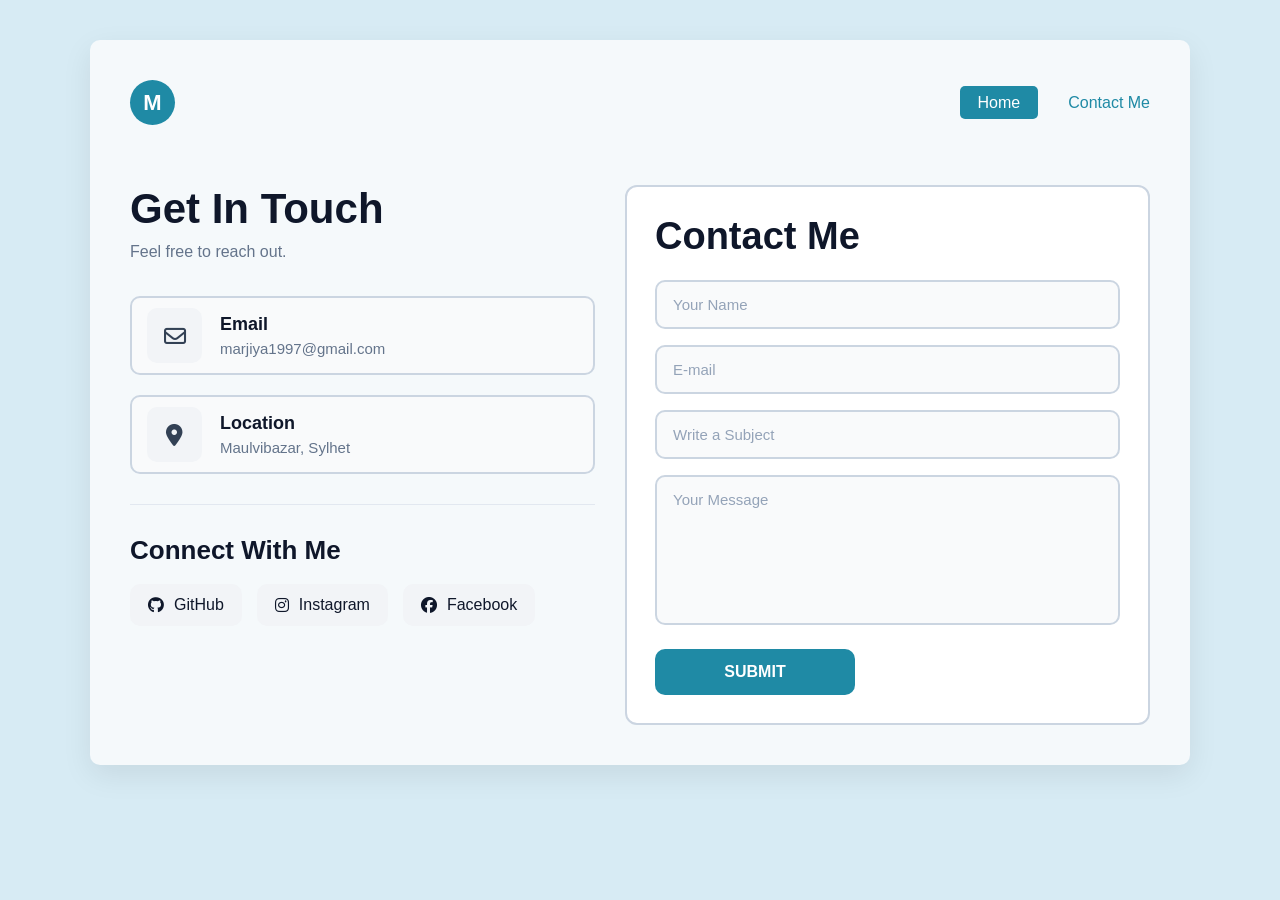
==== contact.html @ e1bdc7a5 "Initial commit" ====
<!DOCTYPE html>
<html lang="en">

<head>
    <meta charset="UTF-8">
    <title>Portfolio - Contact</title>
    <link rel="stylesheet" href="style-contact.css">
    <link rel="stylesheet" href="https://cdnjs.cloudflare.com/ajax/libs/font-awesome/6.5.0/css/all.min.css">
</head>

<body>

    <div class="container">

        <nav>
            <div class="logo">M</div>
            <ul>
                <li><a href="index.html" class="btn-link">Home</a></li>
                <li><a class="active" href="contact.html">Contact Me</a></li>
            </ul>
        </nav>

        <div class="contact-wrapper">

            <div class="contact-box">

                <h1>Get In Touch</h1>
                <p class="subtitle">
                    Feel free to reach out.
                </p>

                <div class="info-list">

                    <div class="info-item">
                        <div class="info-icon">
                            <i class="fa-regular fa-envelope"></i>
                        </div>
                        <div class="info-text">
                            <h3>Email</h3>
                            <p>marjiya1997@gmail.com</p>
                        </div>
                    </div>

                    <div class="info-item">
                        <div class="info-icon">
                            <i class="fa-solid fa-location-dot"></i>
                        </div>
                        <div class="info-text">
                            <h3>Location</h3>
                            <p>Maulvibazar, Sylhet</p>
                        </div>
                    </div>

                </div>

                <hr class="line">

                <h2>Connect With Me</h2>

                <div class="social-links">
                    <a href="https://github.com/Marjia275" class="social-btn" target="_blank">
                        <i class="fa-brands fa-github"></i> GitHub
                    </a>
                    <a href="https://www.instagram.com/m_rj_y_/" class="social-btn" target="_blank">
                        <i class="fa-brands fa-instagram"></i> Instagram
                    </a>
                    <a href="https://www.facebook.com/marjiya.chy.6" class="social-btn" target="_blank">
                        <i class="fa-brands fa-facebook"></i> Facebook
                    </a>
                </div>

            </div>

            <div class="contact-form-box">

                <h1 class="form-title">Contact <span>Me</span></h1>

                <form class="contact-form">
                    <input type="text" placeholder="Your Name" required>
                    <input type="email" placeholder="E-mail" required>
                    <input type="text" placeholder="Write a Subject" required>
                    <textarea placeholder="Your Message" required></textarea>

                    <button type="submit" class="submit-btn">SUBMIT</button>
                </form>

            </div>

        </div>

    </div>

</body>

</html>
---- style-contact.css ----
* {
    margin: 0;
    padding: 0;
    box-sizing: border-box;
    font-family: Arial, sans-serif;
}

body {
    background: hsl(199, 57%, 90%);
    display: flex;
    justify-content: center;
    padding: 40px 0;
}


.container {
    width: 90%;
    max-width: 1100px;
    background: rgb(245, 249, 251);
    padding: 40px;
    border-radius: 10px;
    box-shadow: 0 10px 30px rgba(0, 0, 0, 0.08);
}

nav {
    display: flex;
    justify-content: space-between;
    align-items: center;
    margin-bottom: 60px;
}

.btn-link {
    text-decoration: none;
    padding: 8px 18px;
    background-color: #1f8aa5;
    color: white;
    border-radius: 5px;
    font-weight: 500;
    transition: 0.3s;
}

.btn-link:hover {
    background-color: #166d83;
    color: white;
}

.logo {
    background: #1f8aa5;
    color: white;
    font-size: 22px;
    font-weight: bold;
    width: 45px;
    height: 45px;
    display: flex;
    justify-content: center;
    align-items: center;
    border-radius: 50%;
}

nav ul {
    list-style: none;
    display: flex;
    gap: 30px;
}

nav ul li a {
    text-decoration: none;
    color: #333;
    font-weight: 500;
}

nav ul li a.active {
    color: #1f8aa5;
}

.contact-wrapper {
    display: flex;
    gap: 30px;
    align-items: flex-start;
}

.contact-box {
    flex: 1;
}

.contact-form-box {
    flex: 1;
    background: #ffffff;
    padding: 28px;
    border-radius: 12px;
    border: 2px solid #cbd5e1;
}

.contact-section h1,
.contact-box h1 {
    font-size: 42px;
    margin-bottom: 10px;
    color: #0f172a;
}

.subtitle {
    color: #64748b;
    margin-bottom: 35px;
    font-size: 16px;
}

.info-list {
    display: flex;
    flex-direction: column;
    gap: 20px;
    margin-bottom: 25px;
}

.info-item {
    display: flex;
    align-items: center;
    gap: 18px;
    padding: 10px 15px;
    border: 2px solid #cbd5e1;
    border-radius: 10px;
    background: #f9fafb;
}

.info-icon {
    width: 55px;
    height: 55px;
    border-radius: 10px;
    background: #f2f4f7;
    display: flex;
    justify-content: center;
    align-items: center;
    font-size: 22px;
    color: #334155;
}

.info-text h3 {
    font-size: 18px;
    margin-bottom: 5px;
    color: #0f172a;
}

.info-text p {
    margin: 0;
    color: #64748b;
    font-size: 15px;
}

.line {
    border: none;
    border-top: 1px solid #e2e8f0;
    margin: 30px 0;
}

.contact-section h2,
.contact-box h2 {
    font-size: 26px;
    margin-bottom: 18px;
    color: #0f172a;
}

.social-links {
    display: flex;
    gap: 15px;
    flex-wrap: wrap;
}

.social-btn {
    display: inline-flex;
    align-items: center;
    gap: 10px;
    padding: 12px 18px;
    background: #f2f4f7;
    border-radius: 10px;
    text-decoration: none;
    color: #0f172a;
    font-weight: 500;
    transition: 0.2s;
}

.social-btn:hover {
    background: #e6e9ee;
}

.form-title {
    font-size: 38px;
    margin-bottom: 22px;
    color: #0f172a;
}

.form-title span {
    color: #0f172a;
}

.contact-form {
    display: flex;
    flex-direction: column;
    gap: 16px;
}

.contact-form input,
.contact-form textarea {
    width: 100%;
    padding: 14px 16px;
    border-radius: 10px;
    border: 2px solid #cbd5e1;
    outline: none;
    background: #f9fafb;
    font-size: 15px;
    color: #0f172a;
}

.contact-form textarea {
    height: 150px;
    resize: none;
}

.contact-form input::placeholder,
.contact-form textarea::placeholder {
    color: #94a3b8;
}

.submit-btn {
    width: 200px;
    padding: 14px;
    border: none;
    border-radius: 10px;
    background: #1f8aa5;
    color: white;
    font-weight: bold;
    font-size: 16px;
    cursor: pointer;
    margin-top: 8px;
    transition: 0.25s;
}

.submit-btn:hover {
    background: #166d83;
    transform: translateY(-2px);
}

@media (max-width: 900px) {
    .contact-wrapper {
        flex-direction: column;
    }

    .contact-form-box {
        width: 100%;
    }
}

@media (max-width: 768px) {
    body {
        padding: 20px 0;
    }

    .container {
        padding: 30px;
    }

    .contact-section h1,
    .contact-box h1 {
        font-size: 36px;
    }

    .subtitle {
        font-size: 14px;
        margin-bottom: 25px;
    }

    nav ul {
        gap: 15px;
    }

    .social-btn {
        padding: 10px;
    }
}
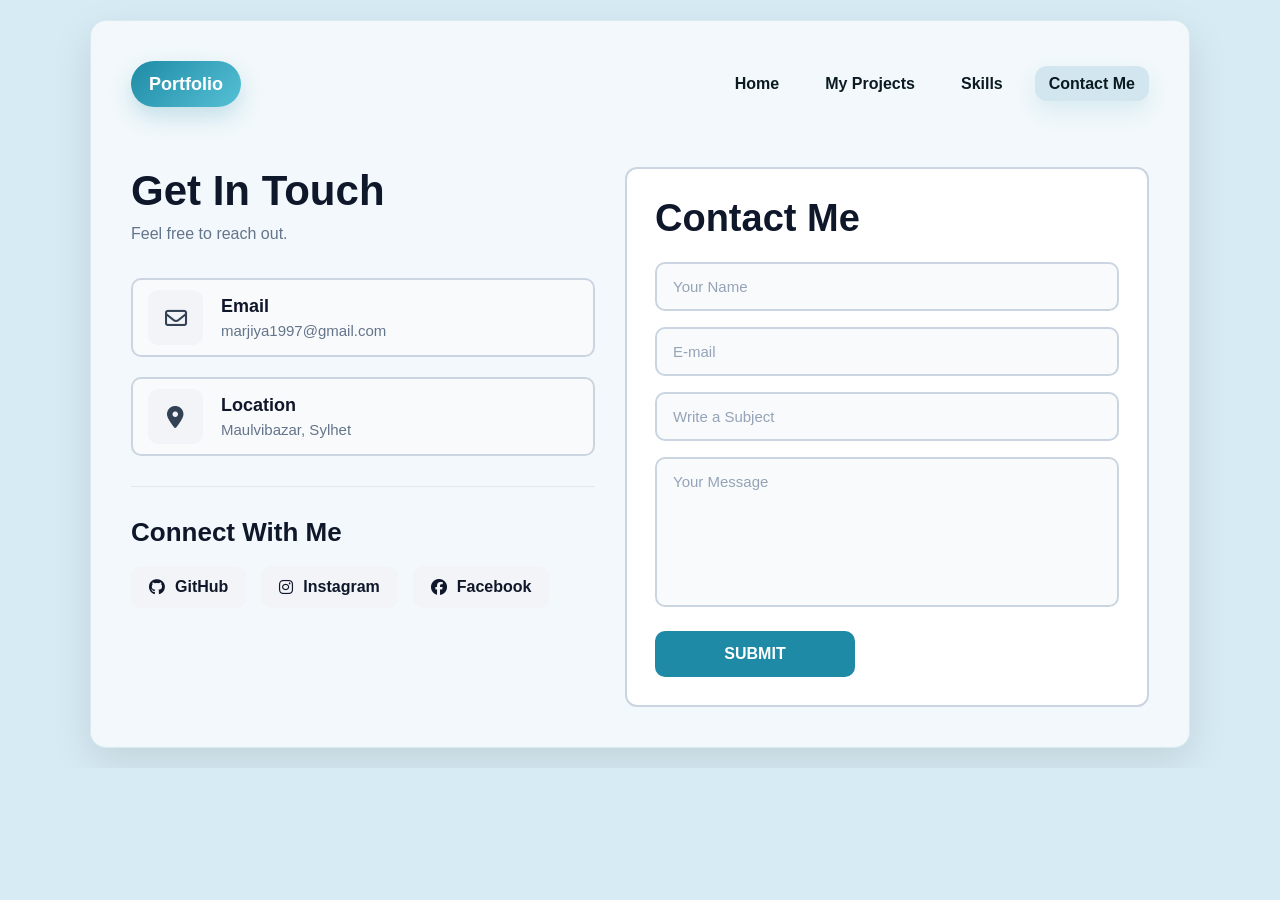
==== commit a3036253: "updated" ====
--- a/contact.html
+++ b/contact.html
@@ -2,94 +2,95 @@
 <html lang="en">
 
 <head>
-    <meta charset="UTF-8">
-    <title>Portfolio - Contact</title>
-    <link rel="stylesheet" href="style-contact.css">
-    <link rel="stylesheet" href="https://cdnjs.cloudflare.com/ajax/libs/font-awesome/6.5.0/css/all.min.css">
+  <meta charset="UTF-8">
+  <meta name="viewport" content="width=device-width, initial-scale=1.0" />
+  <title>Portfolio - Contact</title>
+  <link rel="stylesheet" href="contact.css">
+  <link rel="stylesheet" href="https://cdnjs.cloudflare.com/ajax/libs/font-awesome/6.5.0/css/all.min.css">
 </head>
 
 <body>
 
-    <div class="container">
+  <div class="container">
 
-        <nav>
-            <div class="logo">M</div>
-            <ul>
-                <li><a href="index.html" class="btn-link">Home</a></li>
-                <li><a class="active" href="contact.html">Contact Me</a></li>
-            </ul>
-        </nav>
+    <nav>
+      <div class="logo">Portfolio</div>
+      <ul>
+        <li><a href="index.html">Home</a></li>
+        <li><a href="projects.html">My Projects</a></li>
+        <li><a href="skill.html">Skills</a></li>
+        <li><a class="active" href="contact.html">Contact Me</a></li>
 
-        <div class="contact-wrapper">
+      </ul>
+    </nav>
 
-            <div class="contact-box">
+    <div class="contact-wrapper">
+      <div class="contact-box">
 
-                <h1>Get In Touch</h1>
-                <p class="subtitle">
-                    Feel free to reach out.
-                </p>
+        <h1>Get In Touch</h1>
+        <p class="subtitle">Feel free to reach out.</p>
 
-                <div class="info-list">
+        <div class="info-list">
 
-                    <div class="info-item">
-                        <div class="info-icon">
-                            <i class="fa-regular fa-envelope"></i>
-                        </div>
-                        <div class="info-text">
-                            <h3>Email</h3>
-                            <p>marjiya1997@gmail.com</p>
-                        </div>
-                    </div>
+          <div class="info-item">
+            <div class="info-icon">
+              <i class="fa-regular fa-envelope"></i>
+            </div>
+            <div class="info-text">
+              <h3>Email</h3>
+              <p>marjiya1997@gmail.com</p>
+            </div>
+          </div>
 
-                    <div class="info-item">
-                        <div class="info-icon">
-                            <i class="fa-solid fa-location-dot"></i>
-                        </div>
-                        <div class="info-text">
-                            <h3>Location</h3>
-                            <p>Maulvibazar, Sylhet</p>
-                        </div>
-                    </div>
-
-                </div>
-
-                <hr class="line">
-
-                <h2>Connect With Me</h2>
-
-                <div class="social-links">
-                    <a href="https://github.com/Marjia275" class="social-btn" target="_blank">
-                        <i class="fa-brands fa-github"></i> GitHub
-                    </a>
-                    <a href="https://www.instagram.com/m_rj_y_/" class="social-btn" target="_blank">
-                        <i class="fa-brands fa-instagram"></i> Instagram
-                    </a>
-                    <a href="https://www.facebook.com/marjiya.chy.6" class="social-btn" target="_blank">
-                        <i class="fa-brands fa-facebook"></i> Facebook
-                    </a>
-                </div>
-
+          <div class="info-item">
+            <div class="info-icon">
+              <i class="fa-solid fa-location-dot"></i>
             </div>
-
-            <div class="contact-form-box">
-
-                <h1 class="form-title">Contact <span>Me</span></h1>
-
-                <form class="contact-form">
-                    <input type="text" placeholder="Your Name" required>
-                    <input type="email" placeholder="E-mail" required>
-                    <input type="text" placeholder="Write a Subject" required>
-                    <textarea placeholder="Your Message" required></textarea>
-
-                    <button type="submit" class="submit-btn">SUBMIT</button>
-                </form>
-
+            <div class="info-text">
+              <h3>Location</h3>
+              <p>Maulvibazar, Sylhet</p>
             </div>
+          </div>
 
         </div>
 
+        <hr class="line">
+
+        <h2>Connect With Me</h2>
+
+        <div class="social-links">
+          <a href="https://github.com/Marjia275" class="social-btn" target="_blank" rel="noopener">
+            <i class="fa-brands fa-github"></i> GitHub
+          </a>
+          <a href="https://www.instagram.com/m_rj_y_/" class="social-btn" target="_blank" rel="noopener">
+            <i class="fa-brands fa-instagram"></i> Instagram
+          </a>
+          <a href="https://www.facebook.com/marjiya.chy.6" class="social-btn" target="_blank" rel="noopener">
+            <i class="fa-brands fa-facebook"></i> Facebook
+          </a>
+        </div>
+
+      </div>
+
+      <div class="contact-form-box">
+
+        <h1 class="form-title">Contact <span>Me</span></h1>
+
+        <form class="contact-form">
+          <input type="text" placeholder="Your Name" required>
+          <input type="email" placeholder="E-mail" required>
+          <input type="text" placeholder="Write a Subject" required>
+          <textarea placeholder="Your Message" required></textarea>
+
+          <button type="submit" class="submit-btn">SUBMIT</button>
+        </form>
+
+      </div>
+
     </div>
+
+  </div>
 
 </body>
 
-</html>
+</html>
--- a/contact.css
+++ b/contact.css
@@ -0,0 +1,293 @@
+* {
+  margin: 0;
+  padding: 0;
+  box-sizing: border-box;
+  font-family: Arial, sans-serif;
+}
+
+html,
+body {
+  width: 100%;
+  overflow-x: hidden;
+}
+
+body {
+   background: hsl(199, 57%, 90%);
+  padding: 20px;
+  display: flex;
+  justify-content: center;
+}
+
+.container {
+  width: 100%;
+  max-width: 1100px;
+  background: rgba(245, 249, 251, 0.92);
+  padding: 40px;
+  border-radius: 16px;
+  border: 1px solid rgba(31, 138, 165, 0.12);
+  backdrop-filter: blur(10px);
+  box-shadow: 0 14px 40px rgba(0, 0, 0, 0.10);
+}
+
+nav {
+  display: flex;
+  justify-content: space-between;
+  align-items: center;
+  gap: 16px;
+  margin-bottom: 60px;
+}
+
+
+.logo {
+  background: linear-gradient(135deg, #1f8aa5, #55c1d6);
+  color: white;
+  font-size: 18px;
+  font-weight: 800;
+  width: 110px;
+  height: 46px;
+  display: flex;
+  justify-content: center;
+  align-items: center;
+  border-radius: 999px;
+  box-shadow: 0 10px 22px rgba(31, 138, 165, 0.22);
+}
+
+
+nav ul {
+  list-style: none;
+  display: flex;
+  align-items: center;
+  gap: 18px;
+  flex-wrap: wrap;
+  justify-content: flex-end;
+}
+
+nav ul li a {
+   text-decoration: none;
+  color: #0b1b21;
+  font-weight: 700;
+  padding: 9px 14px;
+  border-radius: 12px;
+  transition: transform 0.18s ease, background 0.18s ease, box-shadow 0.18s ease;
+  white-space: nowrap;
+}
+
+nav ul li a:hover {
+ background: rgba(31, 138, 165, 0.10);
+  transform: translateY(-1px);
+}
+
+nav ul li a.active:not(.btn-link) {
+  background: rgba(31, 138, 165, 0.16);
+  box-shadow: 0 10px 22px rgba(31, 138, 165, 0.12);
+}
+
+.btn-link {
+  text-decoration: none;
+  padding: 10px 16px;
+  background-color: #1f8aa5;
+  color: white !important;
+  border-radius: 10px;
+  font-weight: 700;
+  display: inline-flex;
+  align-items: center;
+  justify-content: center;
+  white-space: nowrap;
+  line-height: 1;
+  transition: 0.3s;
+}
+
+.btn-link:hover {
+  background-color: #166d83;
+  color: white;
+}
+
+.contact-wrapper {
+  display: flex;
+  gap: 30px;
+  align-items: flex-start;
+}
+
+.contact-box {
+  flex: 1;
+}
+
+.contact-form-box {
+  flex: 1;
+  background: #ffffff;
+  padding: 28px;
+  border-radius: 12px;
+  border: 2px solid #cbd5e1;
+}
+
+.contact-box h1 {
+  font-size: 42px;
+  margin-bottom: 10px;
+  color: #0f172a;
+}
+
+.subtitle {
+  color: #64748b;
+  margin-bottom: 35px;
+  font-size: 16px;
+}
+
+.info-list {
+  display: flex;
+  flex-direction: column;
+  gap: 20px;
+  margin-bottom: 25px;
+}
+
+.info-item {
+  display: flex;
+  align-items: center;
+  gap: 18px;
+  padding: 10px 15px;
+  border: 2px solid #cbd5e1;
+  border-radius: 10px;
+  background: #f9fafb;
+}
+
+.info-icon {
+  width: 55px;
+  height: 55px;
+  border-radius: 10px;
+  background: #f2f4f7;
+  display: flex;
+  justify-content: center;
+  align-items: center;
+  font-size: 22px;
+  color: #334155;
+}
+
+.info-text h3 {
+  font-size: 18px;
+  margin-bottom: 5px;
+  color: #0f172a;
+}
+
+.info-text p {
+  margin: 0;
+  color: #64748b;
+  font-size: 15px;
+}
+
+.line {
+  border: none;
+  border-top: 1px solid #e2e8f0;
+  margin: 30px 0;
+}
+
+.contact-box h2 {
+  font-size: 26px;
+  margin-bottom: 18px;
+  color: #0f172a;
+}
+
+.social-links {
+  display: flex;
+  gap: 15px;
+  flex-wrap: wrap;
+}
+
+.social-btn {
+  display: inline-flex;
+  align-items: center;
+  gap: 10px;
+  padding: 12px 18px;
+  background: #f2f4f7;
+  border-radius: 10px;
+  text-decoration: none;
+  color: #0f172a;
+  font-weight: 600;
+  transition: 0.2s;
+}
+
+.social-btn:hover {
+  background: #e6e9ee;
+}
+
+.form-title {
+  font-size: 38px;
+  margin-bottom: 22px;
+  color: #0f172a;
+}
+
+.contact-form {
+  display: flex;
+  flex-direction: column;
+  gap: 16px;
+}
+
+.contact-form input,
+.contact-form textarea {
+  width: 100%;
+  padding: 14px 16px;
+  border-radius: 10px;
+  border: 2px solid #cbd5e1;
+  outline: none;
+  background: #f9fafb;
+  font-size: 15px;
+  color: #0f172a;
+}
+
+.contact-form textarea {
+  height: 150px;
+  resize: none;
+}
+
+.contact-form input::placeholder,
+.contact-form textarea::placeholder {
+  color: #94a3b8;
+}
+
+.submit-btn {
+  width: 200px;
+  padding: 14px;
+  border: none;
+  border-radius: 10px;
+  background: #1f8aa5;
+  color: white;
+  font-weight: bold;
+  font-size: 16px;
+  cursor: pointer;
+  margin-top: 8px;
+  transition: 0.25s;
+}
+
+.submit-btn:hover {
+  background: #166d83;
+  transform: translateY(-2px);
+}
+
+@media (max-width: 900px) {
+  .contact-wrapper {
+    flex-direction: column;
+  }
+
+  .contact-form-box {
+    width: 100%;
+  }
+}
+
+@media (max-width: 520px) {
+  nav {
+    flex-direction: column;
+    align-items: flex-start;
+    gap: 12px;
+  }
+
+  nav ul {
+    justify-content: flex-start;
+    gap: 10px;
+  }
+
+  .container {
+    padding: 22px;
+  }
+
+  .contact-box h1 {
+    font-size: 34px;
+  }
+}
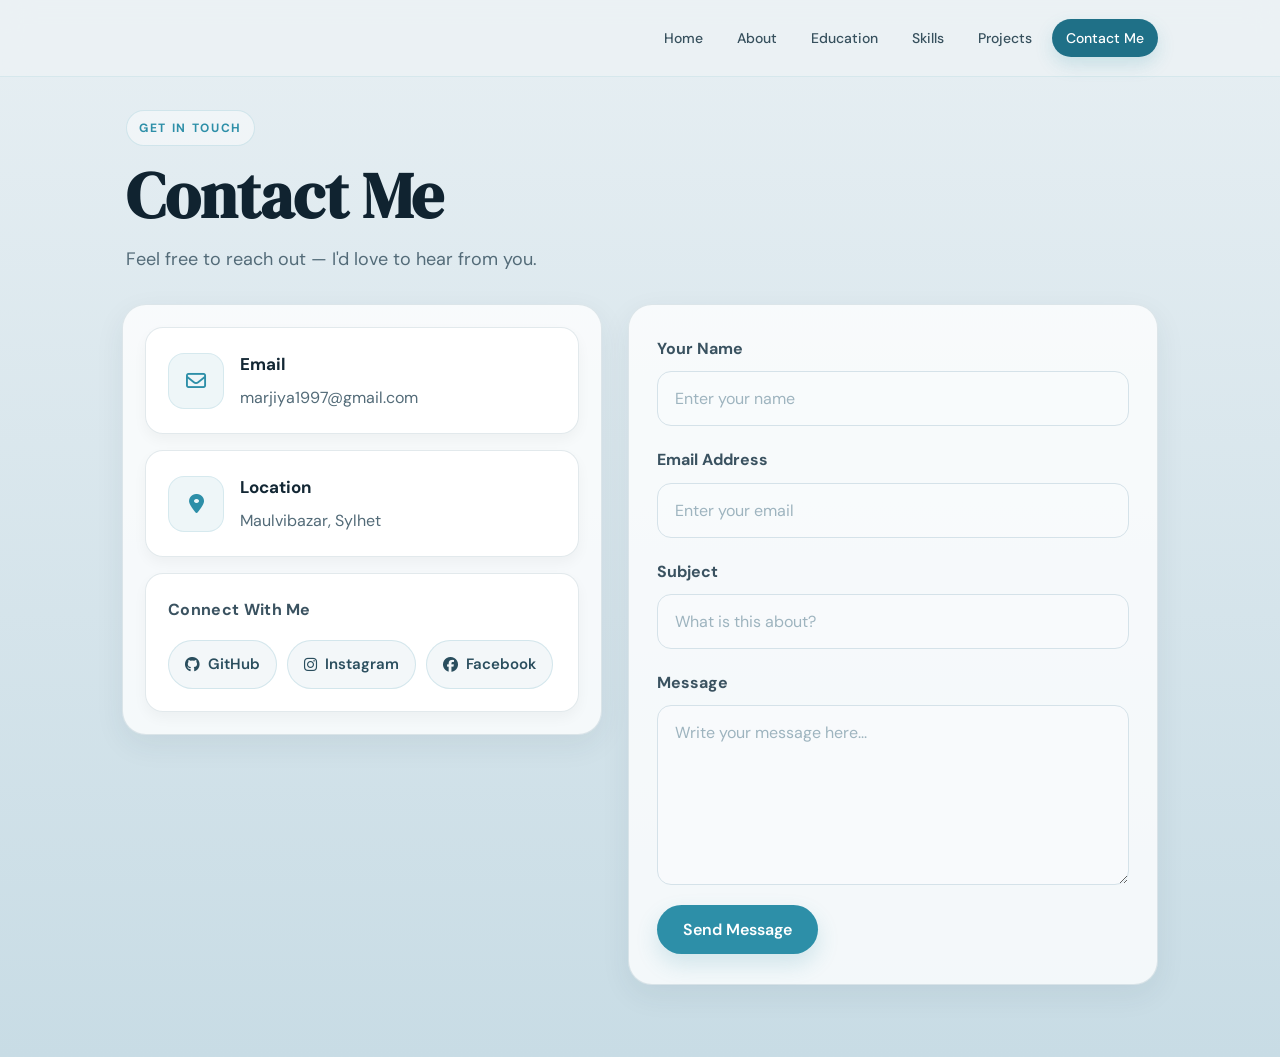
==== commit f0620316: "updated" ====
--- a/contact.html
+++ b/contact.html
@@ -1,96 +1,99 @@
 <!DOCTYPE html>
 <html lang="en">
-
 <head>
-  <meta charset="UTF-8">
+  <meta charset="UTF-8" />
   <meta name="viewport" content="width=device-width, initial-scale=1.0" />
-  <title>Portfolio - Contact</title>
-  <link rel="stylesheet" href="contact.css">
+  <title>Marjia Chowdhury</title>
+  <link rel="stylesheet" href="contact.css" />
+  <link href="https://fonts.googleapis.com/css2?family=DM+Sans:wght@300;400;500;600;700&family=DM+Serif+Display:ital@0;1&display=swap" rel="stylesheet">
   <link rel="stylesheet" href="https://cdnjs.cloudflare.com/ajax/libs/font-awesome/6.5.0/css/all.min.css">
 </head>
-
 <body>
 
-  <div class="container">
-
-    <nav>
-      <div class="logo">Portfolio</div>
-      <ul>
-        <li><a href="index.html">Home</a></li>
-        <li><a href="projects.html">My Projects</a></li>
-        <li><a href="skill.html">Skills</a></li>
-        <li><a class="active" href="contact.html">Contact Me</a></li>
-
+  <header class="site-header">
+    <nav class="nav-inner">
+      <ul class="nav-links">
+        <li><a href="index.html#home">Home</a></li>
+        <li><a href="index.html#about">About</a></li>
+        <li><a href="index.html#education">Education</a></li>
+        <li><a href="index.html#skills">Skills</a></li>
+        <li><a href="index.html#projects">Projects</a></li>
+        <li><a href="contact.html" class="nav-cta active">Contact Me</a></li>
       </ul>
     </nav>
+  </header>
 
-    <div class="contact-wrapper">
-      <div class="contact-box">
+  <main class="page-wrap">
 
-        <h1>Get In Touch</h1>
-        <p class="subtitle">Feel free to reach out.</p>
+    <div class="contact-header">
+      <div class="section-label">Get In Touch</div>
+      <h1 class="page-heading">Contact Me</h1>
+      <p class="page-sub">Feel free to reach out — I'd love to hear from you.</p>
+    </div>
 
-        <div class="info-list">
+    <div class="contact-grid">
 
-          <div class="info-item">
-            <div class="info-icon">
-              <i class="fa-regular fa-envelope"></i>
-            </div>
-            <div class="info-text">
-              <h3>Email</h3>
-              <p>marjiya1997@gmail.com</p>
-            </div>
+      <div class="contact-info-col">
+
+        <div class="info-card">
+          <div class="info-icon"><i class="fa-regular fa-envelope"></i></div>
+          <div>
+            <h3>Email</h3>
+            <p>marjiya1997@gmail.com</p>
           </div>
-
-          <div class="info-item">
-            <div class="info-icon">
-              <i class="fa-solid fa-location-dot"></i>
-            </div>
-            <div class="info-text">
-              <h3>Location</h3>
-              <p>Maulvibazar, Sylhet</p>
-            </div>
-          </div>
-
         </div>
 
-        <hr class="line">
+        <div class="info-card">
+          <div class="info-icon"><i class="fa-solid fa-location-dot"></i></div>
+          <div>
+            <h3>Location</h3>
+            <p>Maulvibazar, Sylhet</p>
+          </div>
+        </div>
 
-        <h2>Connect With Me</h2>
-
-        <div class="social-links">
-          <a href="https://github.com/Marjia275" class="social-btn" target="_blank" rel="noopener">
-            <i class="fa-brands fa-github"></i> GitHub
-          </a>
-          <a href="https://www.instagram.com/m_rj_y_/" class="social-btn" target="_blank" rel="noopener">
-            <i class="fa-brands fa-instagram"></i> Instagram
-          </a>
-          <a href="https://www.facebook.com/marjiya.chy.6" class="social-btn" target="_blank" rel="noopener">
-            <i class="fa-brands fa-facebook"></i> Facebook
-          </a>
+        <div class="social-section">
+          <h3 class="social-title">Connect With Me</h3>
+          <div class="social-row">
+            <a href="https://github.com/Marjia275" class="social-btn" target="_blank" rel="noopener">
+              <i class="fa-brands fa-github"></i> GitHub
+            </a>
+            <a href="https://www.instagram.com/m_rj_y_/" class="social-btn" target="_blank" rel="noopener">
+              <i class="fa-brands fa-instagram"></i> Instagram
+            </a>
+            <a href="https://www.facebook.com/marjiya.chy.6" class="social-btn" target="_blank" rel="noopener">
+              <i class="fa-brands fa-facebook"></i> Facebook
+            </a>
+          </div>
         </div>
 
       </div>
 
-      <div class="contact-form-box">
-
-        <h1 class="form-title">Contact <span>Me</span></h1>
-
-        <form class="contact-form">
-          <input type="text" placeholder="Your Name" required>
-          <input type="email" placeholder="E-mail" required>
-          <input type="text" placeholder="Write a Subject" required>
-          <textarea placeholder="Your Message" required></textarea>
-
-          <button type="submit" class="submit-btn">SUBMIT</button>
+      <div class="contact-form-col">
+        <form class="contact-form" action="#" method="post">
+          <div class="form-group">
+            <label>Your Name</label>
+            <input type="text" placeholder="Enter your name" required>
+          </div>
+          <div class="form-group">
+            <label>Email Address</label>
+            <input type="email" placeholder="Enter your email" required>
+          </div>
+          <div class="form-group">
+            <label>Subject</label>
+            <input type="text" placeholder="What is this about?" required>
+          </div>
+          <div class="form-group">
+            <label>Message</label>
+            <textarea placeholder="Write your message here..." required></textarea>
+          </div>
+    <button type="button" class="submit-btn">Send Message</button>
+          
         </form>
-
       </div>
 
     </div>
 
-  </div>
+  </main>
 
 </body>
-
-</html>+</html>
--- a/contact.css
+++ b/contact.css
@@ -2,292 +2,421 @@
   margin: 0;
   padding: 0;
   box-sizing: border-box;
-  font-family: Arial, sans-serif;
-}
-
-html,
-body {
+}
+
+:root {
+  --bg-top: #e7eff3;
+  --bg-bottom: #c8dce5;
+  --surface: rgba(255, 255, 255, 0.78);
+  --surface-strong: rgba(255, 255, 255, 0.92);
+  --border: rgba(50, 102, 124, 0.14);
+  --border-strong: rgba(45, 143, 168, 0.2);
+  --text: #16303d;
+  --text-soft: #536b78;
+  --text-muted: #6f8794;
+  --accent: #2d8fa8;
+  --accent-deep: #1f7087;
+  --shadow-soft: 0 10px 30px rgba(23, 52, 66, 0.07);
+  --shadow-card: 0 14px 34px rgba(20, 45, 57, 0.08);
+  --radius-lg: 24px;
+  --radius-md: 18px;
+  --radius-sm: 12px;
+  --page-width: 1100px;
+  --header-height: 76px;
+}
+
+html {
   width: 100%;
   overflow-x: hidden;
 }
 
 body {
-   background: hsl(199, 57%, 90%);
-  padding: 20px;
-  display: flex;
-  justify-content: center;
-}
-
-.container {
+  font-family: 'DM Sans', Arial, sans-serif;
+  background: linear-gradient(to bottom, var(--bg-top), var(--bg-bottom));
+  color: var(--text);
+  line-height: 1.7;
   width: 100%;
-  max-width: 1100px;
-  background: rgba(245, 249, 251, 0.92);
-  padding: 40px;
-  border-radius: 16px;
-  border: 1px solid rgba(31, 138, 165, 0.12);
-  backdrop-filter: blur(10px);
-  box-shadow: 0 14px 40px rgba(0, 0, 0, 0.10);
-}
-
-nav {
-  display: flex;
-  justify-content: space-between;
+  overflow-x: hidden;
+}
+
+.site-header {
+  position: fixed;
+  top: 0;
+  left: 0;
+  width: 100%;
+  z-index: 1000;
+  background: rgba(236, 242, 245, 0.82);
+  backdrop-filter: blur(14px);
+  border-bottom: 1px solid rgba(45, 143, 168, 0.1);
+}
+
+.nav-inner {
+  max-width: var(--page-width);
+  min-height: var(--header-height);
+  margin: 0 auto;
+  padding: 0 32px;
+  display: flex;
+  justify-content: flex-end;
+  align-items: center;
+}
+
+.nav-links {
+  list-style: none;
+  display: flex;
+  align-items: center;
+  gap: 6px;
+  flex-wrap: wrap;
+}
+
+.nav-links a {
+  text-decoration: none;
+  color: #37505d;
+  font-weight: 500;
+  font-size: 14px;
+  padding: 10px 14px;
+  border-radius: 999px;
+  transition: background 0.2s ease, color 0.2s ease, transform 0.2s ease;
+  white-space: nowrap;
+}
+
+.nav-links a:hover {
+  background: var(--accent-deep);
+  color: #ffffff ;
+  transform: translateY(-1px);
+}
+
+.nav-cta {
+  background: var(--accent);
+  color: #ffffff ;
+  font-weight: 600 ;
+  padding: 10px 18px ;
+  box-shadow: 0 8px 18px rgba(45, 143, 168, 0.18);
+}
+
+.nav-cta:hover,
+.nav-cta.active {
+  background: var(--accent-deep) ;
+  color: #ffffff ;
+}
+
+.page-wrap {
+  max-width: var(--page-width);
+  margin: 0 auto;
+  padding: calc(var(--header-height) + 34px) 32px 72px;
+}
+
+.contact-header {
+  margin-bottom: 30px;
+  padding: 0 4px;
+}
+
+.section-label {
+  display: inline-block;
+  font-size: 12px;
+  font-weight: 700;
+  letter-spacing: 0.14em;
+  text-transform: uppercase;
+  color: var(--accent);
+  background: rgba(255, 255, 255, 0.45);
+  border: 1px solid rgba(45, 143, 168, 0.16);
+  border-radius: 999px;
+  padding: 7px 12px;
+  margin-bottom: 16px;
+}
+
+.page-heading {
+  font-family: 'DM Serif Display', Georgia, serif;
+  font-size: clamp(2.7rem, 5vw, 4.2rem);
+  color: #102330;
+  line-height: 1.05;
+  margin-bottom: 14px;
+}
+
+.page-sub {
+  font-size: 18px;
+  color: var(--text-soft);
+  max-width: 620px;
+  line-height: 1.7;
+}
+
+.contact-grid {
+  display: grid;
+  grid-template-columns: minmax(300px, 0.95fr) minmax(320px, 1.05fr);
+  gap: 26px;
+  align-items: start;
+}
+
+.contact-info-col,
+.contact-form-col {
+  background: var(--surface);
+  border: 1px solid var(--border);
+  border-radius: var(--radius-lg);
+  box-shadow: var(--shadow-soft);
+}
+
+.contact-info-col {
+  padding: 22px;
+  display: flex;
+  flex-direction: column;
+  gap: 16px;
+}
+
+.info-card {
+  display: flex;
   align-items: center;
   gap: 16px;
-  margin-bottom: 60px;
-}
-
-
-.logo {
-  background: linear-gradient(135deg, #1f8aa5, #55c1d6);
-  color: white;
-  font-size: 18px;
-  font-weight: 800;
-  width: 110px;
-  height: 46px;
+  background: var(--surface-strong);
+  border: 1px solid var(--border);
+  border-radius: var(--radius-md);
+  padding: 22px;
+  box-shadow: 0 6px 14px rgba(0, 0, 0, 0.04);
+}
+
+.info-icon {
+  width: 56px;
+  height: 56px;
+  border-radius: 16px;
+  background: rgba(45, 143, 168, 0.08);
+  border: 1px solid rgba(45, 143, 168, 0.12);
   display: flex;
   justify-content: center;
   align-items: center;
-  border-radius: 999px;
-  box-shadow: 0 10px 22px rgba(31, 138, 165, 0.22);
-}
-
-
-nav ul {
-  list-style: none;
-  display: flex;
-  align-items: center;
-  gap: 18px;
+  font-size: 20px;
+  color: var(--accent);
+  flex-shrink: 0;
+}
+
+.info-card h3 {
+  font-size: 17px;
+  font-weight: 700;
+  color: #132734;
+  margin-bottom: 5px;
+}
+
+.info-card p {
+  font-size: 16px;
+  color: var(--text-soft);
+  overflow-wrap: anywhere;
+  line-height: 1.7;
+}
+
+.social-section {
+  background: var(--surface-strong);
+  border: 1px solid var(--border);
+  border-radius: var(--radius-md);
+  padding: 22px;
+  box-shadow: 0 6px 14px rgba(0, 0, 0, 0.04);
+}
+
+.social-title {
+  font-size: 16px;
+  font-weight: 700;
+  color: #3a5260;
+  margin-bottom: 16px;
+  letter-spacing: 0.02em;
+}
+
+.social-row {
+  display: flex;
   flex-wrap: wrap;
-  justify-content: flex-end;
-}
-
-nav ul li a {
-   text-decoration: none;
-  color: #0b1b21;
-  font-weight: 700;
-  padding: 9px 14px;
-  border-radius: 12px;
-  transition: transform 0.18s ease, background 0.18s ease, box-shadow 0.18s ease;
-  white-space: nowrap;
-}
-
-nav ul li a:hover {
- background: rgba(31, 138, 165, 0.10);
-  transform: translateY(-1px);
-}
-
-nav ul li a.active:not(.btn-link) {
-  background: rgba(31, 138, 165, 0.16);
-  box-shadow: 0 10px 22px rgba(31, 138, 165, 0.12);
-}
-
-.btn-link {
-  text-decoration: none;
-  padding: 10px 16px;
-  background-color: #1f8aa5;
-  color: white !important;
-  border-radius: 10px;
-  font-weight: 700;
-  display: inline-flex;
-  align-items: center;
-  justify-content: center;
-  white-space: nowrap;
-  line-height: 1;
-  transition: 0.3s;
-}
-
-.btn-link:hover {
-  background-color: #166d83;
-  color: white;
-}
-
-.contact-wrapper {
-  display: flex;
-  gap: 30px;
-  align-items: flex-start;
-}
-
-.contact-box {
-  flex: 1;
-}
-
-.contact-form-box {
-  flex: 1;
-  background: #ffffff;
-  padding: 28px;
-  border-radius: 12px;
-  border: 2px solid #cbd5e1;
-}
-
-.contact-box h1 {
-  font-size: 42px;
-  margin-bottom: 10px;
-  color: #0f172a;
-}
-
-.subtitle {
-  color: #64748b;
-  margin-bottom: 35px;
-  font-size: 16px;
-}
-
-.info-list {
-  display: flex;
-  flex-direction: column;
-  gap: 20px;
-  margin-bottom: 25px;
-}
-
-.info-item {
-  display: flex;
-  align-items: center;
-  gap: 18px;
-  padding: 10px 15px;
-  border: 2px solid #cbd5e1;
-  border-radius: 10px;
-  background: #f9fafb;
-}
-
-.info-icon {
-  width: 55px;
-  height: 55px;
-  border-radius: 10px;
-  background: #f2f4f7;
-  display: flex;
-  justify-content: center;
-  align-items: center;
-  font-size: 22px;
-  color: #334155;
-}
-
-.info-text h3 {
-  font-size: 18px;
-  margin-bottom: 5px;
-  color: #0f172a;
-}
-
-.info-text p {
-  margin: 0;
-  color: #64748b;
-  font-size: 15px;
-}
-
-.line {
-  border: none;
-  border-top: 1px solid #e2e8f0;
-  margin: 30px 0;
-}
-
-.contact-box h2 {
-  font-size: 26px;
-  margin-bottom: 18px;
-  color: #0f172a;
-}
-
-.social-links {
-  display: flex;
-  gap: 15px;
-  flex-wrap: wrap;
+  gap: 10px;
 }
 
 .social-btn {
   display: inline-flex;
   align-items: center;
-  gap: 10px;
-  padding: 12px 18px;
-  background: #f2f4f7;
-  border-radius: 10px;
+  gap: 8px;
   text-decoration: none;
-  color: #0f172a;
+  padding: 11px 16px;
+  background: #f3f7f9;
+  border: 1px solid rgba(45, 143, 168, 0.16);
+  border-radius: 999px;
+  font-size: 15px;
   font-weight: 600;
-  transition: 0.2s;
+  color: #2a4e5e;
+  transition: background 0.18s ease, border-color 0.18s ease, transform 0.18s ease;
 }
 
 .social-btn:hover {
-  background: #e6e9ee;
-}
-
-.form-title {
-  font-size: 38px;
-  margin-bottom: 22px;
-  color: #0f172a;
+  background: rgba(45, 143, 168, 0.1);
+  border-color: rgba(45, 143, 168, 0.3);
+  transform: translateY(-1px);
+}
+
+.contact-form-col {
+  padding: 30px 28px;
 }
 
 .contact-form {
   display: flex;
   flex-direction: column;
-  gap: 16px;
+  gap: 20px;
+}
+
+.form-group {
+  display: flex;
+  flex-direction: column;
+  gap: 9px;
+}
+
+.form-group label {
+  font-size: 16px;
+  font-weight: 700;
+  color: #3a5260;
 }
 
 .contact-form input,
 .contact-form textarea {
   width: 100%;
-  padding: 14px 16px;
-  border-radius: 10px;
-  border: 2px solid #cbd5e1;
+  padding: 16px 17px;
+  border: 1.5px solid #d5e2e9;
+  border-radius: 14px;
+  font-family: 'DM Sans', Arial, sans-serif;
+  font-size: 16px;
+  color: var(--text);
+  background: rgba(249, 251, 252, 0.92);
   outline: none;
-  background: #f9fafb;
-  font-size: 15px;
-  color: #0f172a;
-}
-
-.contact-form textarea {
-  height: 150px;
-  resize: none;
+  transition: border-color 0.18s ease, background 0.18s ease, box-shadow 0.18s ease;
+}
+
+.contact-form input:focus,
+.contact-form textarea:focus {
+  border-color: #5ab3c8;
+  background: #ffffff;
+  box-shadow: 0 0 0 4px rgba(90, 179, 200, 0.12);
 }
 
 .contact-form input::placeholder,
 .contact-form textarea::placeholder {
-  color: #94a3b8;
+  color: #9eb4bf;
+}
+
+.contact-form textarea {
+  min-height: 180px;
+  resize: vertical;
 }
 
 .submit-btn {
-  width: 200px;
-  padding: 14px;
+  align-self: flex-start;
+  padding: 14px 26px;
+  background: var(--accent);
+  color: #ffffff;
   border: none;
-  border-radius: 10px;
-  background: #1f8aa5;
-  color: white;
-  font-weight: bold;
+  border-radius: 999px;
+  font-family: 'DM Sans', Arial, sans-serif;
   font-size: 16px;
+  font-weight: 600;
   cursor: pointer;
-  margin-top: 8px;
-  transition: 0.25s;
+  transition: background 0.2s ease, transform 0.2s ease;
+  box-shadow: 0 10px 22px rgba(45, 143, 168, 0.18);
 }
 
 .submit-btn:hover {
-  background: #166d83;
-  transform: translateY(-2px);
+  background: var(--accent-deep);
+  transform: translateY(-1px);
+}
+
+.site-footer {
+  max-width: var(--page-width);
+  margin: 0 auto;
+  border-top: 1px solid rgba(45, 143, 168, 0.12);
+  padding: 24px 32px 34px;
+  text-align: center;
+  font-size: 13.5px;
+  color: #7a9aaa;
+}
+
+.site-footer a {
+  color: var(--accent);
+  text-decoration: none;
+  font-weight: 600;
+}
+
+.site-footer a:hover {
+  text-decoration: underline;
 }
 
 @media (max-width: 900px) {
-  .contact-wrapper {
-    flex-direction: column;
-  }
-
-  .contact-form-box {
+  :root {
+    --header-height: 88px;
+  }
+
+  .contact-grid {
+    grid-template-columns: 1fr;
+  }
+}
+
+@media (max-width: 640px) {
+  :root {
+    --header-height: 112px;
+  }
+
+  .nav-inner {
+    justify-content: center;
+    padding: 12px 18px;
+  }
+
+  .nav-links {
+    justify-content: center;
+  }
+
+  .nav-links a {
+    font-size: 13px;
+    padding: 8px 11px;
+  }
+
+  .page-wrap {
+    padding: calc(var(--header-height) + 18px) 18px 52px;
+  }
+
+  .contact-header {
+    margin-bottom: 22px;
+  }
+
+  .page-heading {
+    line-height: 1.08;
+  }
+
+  .page-sub {
+    font-size: 16px;
+  }
+
+  .contact-info-col,
+  .contact-form-col {
+    border-radius: 20px;
+  }
+
+  .contact-info-col {
+    padding: 14px;
+  }
+
+  .contact-form-col {
+    padding: 18px;
+  }
+
+  .info-card,
+  .social-section {
+    padding: 16px;
+  }
+
+  .info-card h3 {
+    font-size: 16px;
+  }
+
+  .info-card p,
+  .social-btn,
+  .contact-form input,
+  .contact-form textarea,
+  .form-group label {
+    font-size: 15px;
+  }
+
+  .submit-btn {
     width: 100%;
-  }
-}
-
-@media (max-width: 520px) {
-  nav {
-    flex-direction: column;
-    align-items: flex-start;
-    gap: 12px;
-  }
-
-  nav ul {
-    justify-content: flex-start;
-    gap: 10px;
-  }
-
-  .container {
-    padding: 22px;
-  }
-
-  .contact-box h1 {
-    font-size: 34px;
+    text-align: center;
+  }
+
+  .site-footer {
+    padding: 20px 18px 30px;
   }
 }
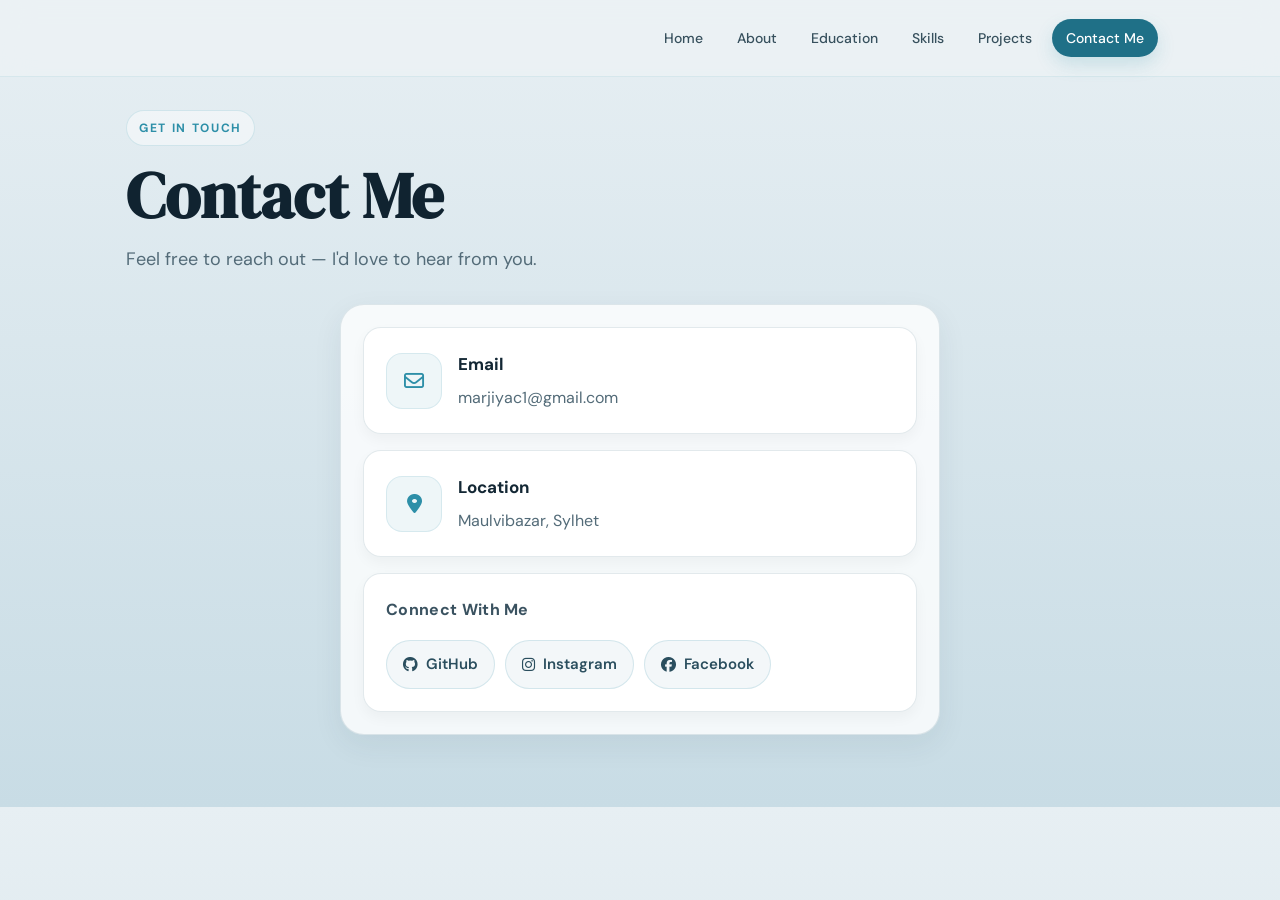
==== commit 50924b74: "Update portfolio website" ====
--- a/contact.html
+++ b/contact.html
@@ -39,7 +39,7 @@
           <div class="info-icon"><i class="fa-regular fa-envelope"></i></div>
           <div>
             <h3>Email</h3>
-            <p>marjiya1997@gmail.com</p>
+            <p>marjiyac1@gmail.com</p>
           </div>
         </div>
 
@@ -68,32 +68,9 @@
 
       </div>
 
-      <div class="contact-form-col">
-        <form class="contact-form" action="#" method="post">
-          <div class="form-group">
-            <label>Your Name</label>
-            <input type="text" placeholder="Enter your name" required>
-          </div>
-          <div class="form-group">
-            <label>Email Address</label>
-            <input type="email" placeholder="Enter your email" required>
-          </div>
-          <div class="form-group">
-            <label>Subject</label>
-            <input type="text" placeholder="What is this about?" required>
-          </div>
-          <div class="form-group">
-            <label>Message</label>
-            <textarea placeholder="Write your message here..." required></textarea>
-          </div>
-    <button type="button" class="submit-btn">Send Message</button>
-          
-        </form>
-      </div>
-
     </div>
 
   </main>
 
 </body>
-</html>
+</html>
--- a/contact.css
+++ b/contact.css
@@ -141,7 +141,8 @@
 
 .contact-grid {
   display: grid;
-  grid-template-columns: minmax(300px, 0.95fr) minmax(320px, 1.05fr);
+  grid-template-columns: minmax(300px, 600px);
+  justify-content: center;
   gap: 26px;
   align-items: start;
 }
